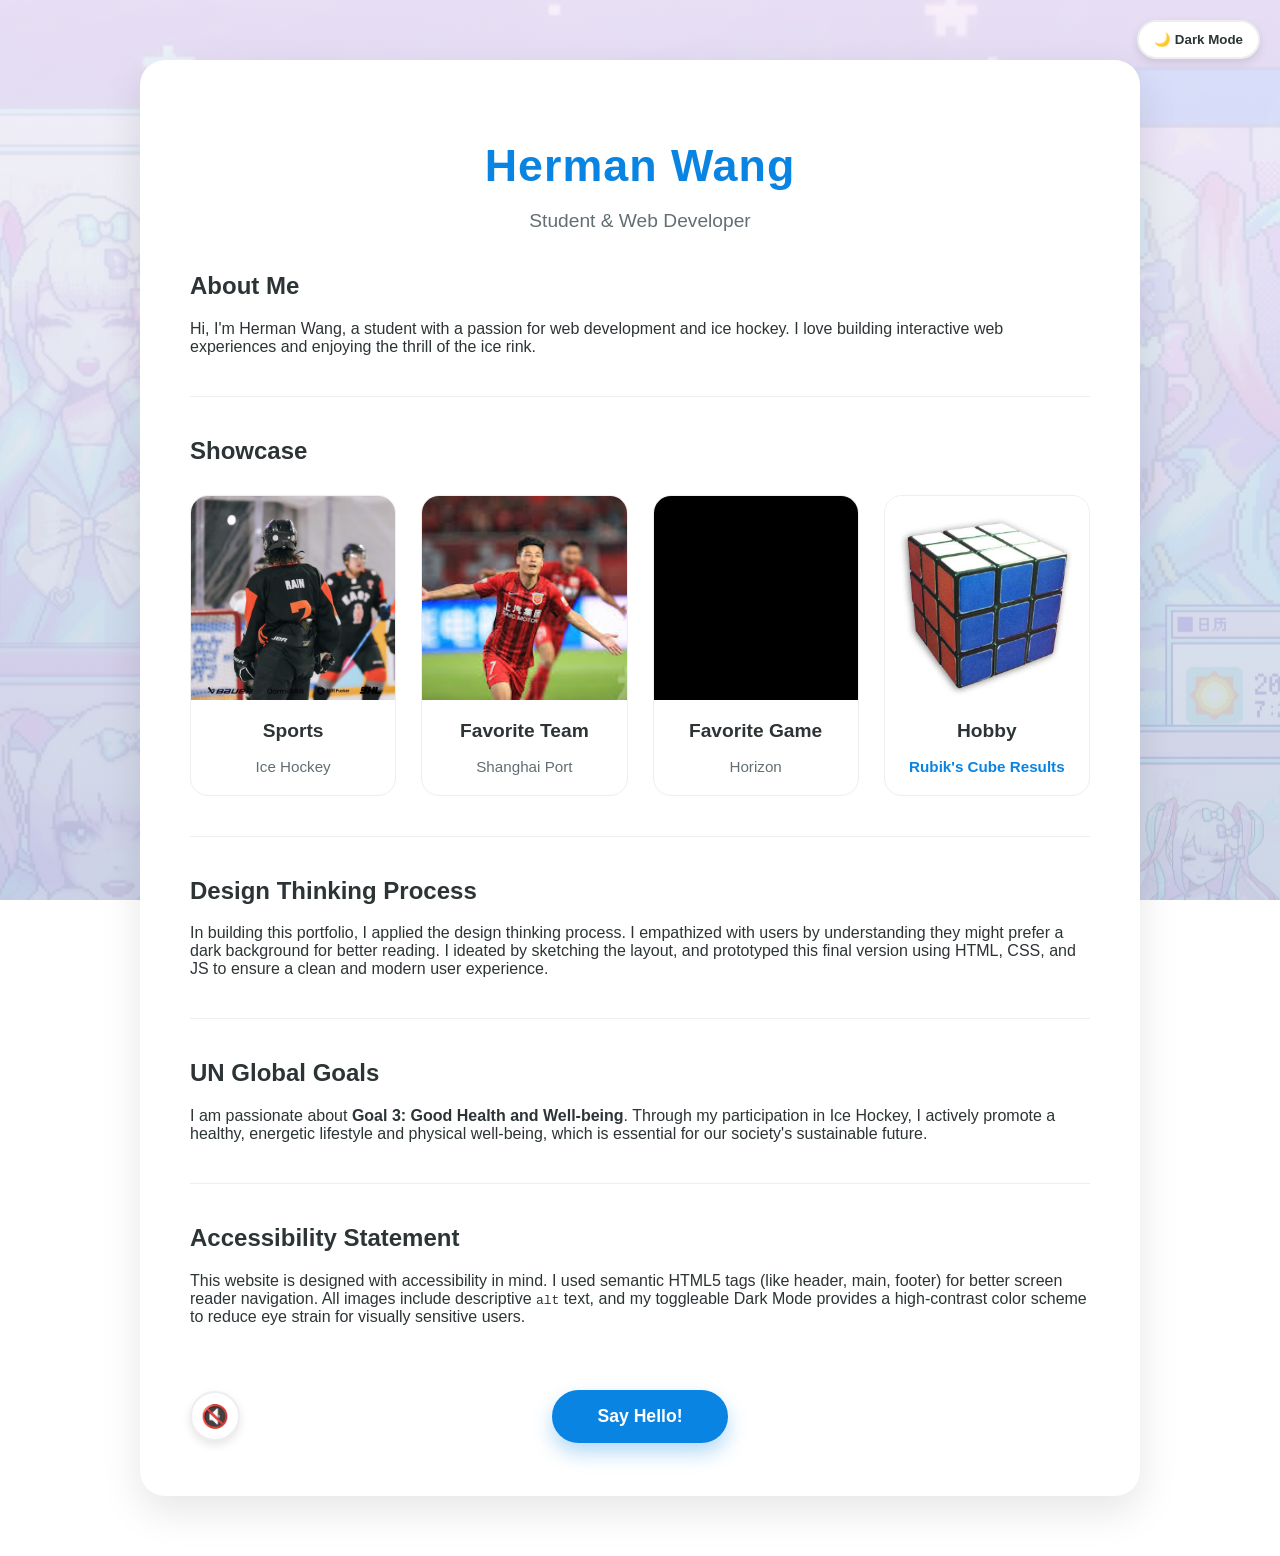
==== index.html @ d4b13472 "change name,add video,add magiccube Signed-off-by: heman20071109-maker <Heman20071109@gmail.com>" ====
<!DOCTYPE html>
<html lang="en">
    <head>
        <meta charset="UTF-8">
        <meta name="viewport" content="width=device-width, initial-scale=1.0">
        <title>Herman Wang | Portfolio</title>
        <link rel="stylesheet" href="styles/style.css">
    </head>
    <body>
        <button id="themeToggle" class="theme-btn">🌙 Dark Mode</button>

        <div class="container">
            <header>
                <h1 id="main-title">Herman Wang</h1>
                <p class="subtitle">Student & Web Developer</p>
            </header>
            
            <section class="about">
                <h2>About Me</h2>
                <p>Hi, I'm Herman Wang, a student with a passion for web development and ice hockey. I love building interactive web experiences and enjoying the thrill of the ice rink.</p>
            </section>
            
            <hr>
            
            <section class="projects">
                <h2>Showcase</h2>
                <div class="card-grid">
                    <div class="card">
                        <div class="image-container">
                            <img src="images/4.jpg" alt="Herman on the Ice" id="img1">
                        </div>
                        <h3>Sports</h3>
                        <p>Ice Hockey</p>
                    </div>
                    <div class="card">
                        <div class="image-container">
                            <img src="images/3.jpg" alt="Shanghai Port Champions" id="img2">
                        </div>
                        <h3>Favorite Team</h3>
                        <p>Shanghai Port</p>
                    </div>
                    <div class="card">
                        <div class="image-container">
                            <video src="images/2.mp4" autoplay loop muted playsinline id="vid1"></video>
                        </div>
                        <h3>Favorite Game</h3>
                        <p>Horizon</p>
                    </div>
                    <div class="card">
                        <div class="image-container">
                            <img src="images/1.jpg" alt="Rubik's Cube Speedcubing" id="img4">
                        </div>
                        <h3>Hobby</h3>
                        <p><a href="https://cubing.com/results/person/2019WANX04" target="_blank" class="card-link">Rubik's Cube Results</a></p>
                    </div>
                </div>
            </section>

            <hr>
            <section class="about">
                <h2>Design Thinking Process</h2>
                <p>In building this portfolio, I applied the design thinking process. I empathized with users by understanding they might prefer a dark background for better reading. I ideated by sketching the layout, and prototyped this final version using HTML, CSS, and JS to ensure a clean and modern user experience.</p>
            </section>

            <hr>
            <section class="about">
                <h2>UN Global Goals</h2>
                <p>I am passionate about <strong>Goal 3: Good Health and Well-being</strong>. Through my participation in Ice Hockey, I actively promote a healthy, energetic lifestyle and physical well-being, which is essential for our society's sustainable future.</p>
            </section>

            <hr>
            <section class="about">
                <h2>Accessibility Statement</h2>
                <p>This website is designed with accessibility in mind. I used semantic HTML5 tags (like header, main, footer) for better screen reader navigation. All images include descriptive <code>alt</code> text, and my toggleable Dark Mode provides a high-contrast color scheme to reduce eye strain for visually sensitive users.</p>
            </section>

            <footer>
                <audio id="bgmMusic" loop>
                    <source src="audio/bgm.mp3" type="audio/mpeg">
                </audio>

                <button id="bgmToggleBtn" class="bgm-btn" title="Play/Pause Music">🔇</button>

                <button id="magicButton" class="primary-btn">Say Hello!</button>
            </footer>
        </div>

        <div id="imageModal" class="modal">
            <span class="close-btn">&times;</span>
            <img class="modal-content" id="modalImage">
            <div id="modalCaption"></div>
        </div>

        <script src="scripts/script.js"></script>
    </body>
</html>
---- styles/style.css ----
/* --- 1. CSS Variables for Theme Colors --- */
:root {
    /* Light mode: combines a light tint overlay with your background image */
    --body-bg: linear-gradient(rgba(245, 247, 250, 0.85), rgba(195, 207, 226, 0.85)), url('../images/6.png');
    --container-bg: #ffffff;
    --text-color: #2d3436;
    --text-muted: #636e72;
    --primary-color: #0984e3;
    --primary-hover: #74b9ff;
    --card-border: #eeeeee;
    --shadow-color: rgba(0, 0, 0, 0.1);
}

/* Dark mode variables */
body.dark-mode {
    /* Dark mode: combines a dark tint overlay with your background image for high contrast */
    --body-bg: linear-gradient(rgba(30, 30, 47, 0.9), rgba(21, 21, 32, 0.9)), url('../images/6.png');
    --container-bg: #2a2a40;
    --text-color: #f5f6fa;
    --text-muted: #a4b0be;
    --primary-color: #3742fa;
    --primary-hover: #5352ed;
    --card-border: #3b3b58;
    --shadow-color: rgba(0, 0, 0, 0.4);
}

/* --- 2. Basic Typography & Reset --- */
body {
    font-family: 'Segoe UI', Tahoma, Geneva, Verdana, sans-serif;
    background: var(--body-bg);
    background-size: cover;
    background-position: center;
    background-attachment: fixed;
    background-repeat: no-repeat;
    color: var(--text-color);
    margin: 0;
    padding: 0;
    min-height: 100vh;
    /* Smooth transition for both background colors and text colors */
    transition: background 0.5s ease, color 0.5s ease; 
}

/* Floating theme toggle button */
.theme-btn {
    position: fixed;
    top: 20px;
    right: 20px;
    background: var(--container-bg);
    color: var(--text-color);
    border: 2px solid var(--card-border);
    padding: 10px 15px;
    border-radius: 30px;
    cursor: pointer;
    font-weight: bold;
    box-shadow: 0 4px 10px var(--shadow-color);
    transition: all 0.3s ease;
    z-index: 100;
}
.theme-btn:hover {
    transform: translateY(-2px);
}

.container {
    max-width: 900px;
    margin: 60px auto;
    padding: 50px;
    background: var(--container-bg);
    border-radius: 25px;
    box-shadow: 0 15px 40px var(--shadow-color);
    transition: background 0.5s ease;
}

header {
    text-align: center;
    margin-bottom: 40px;
}

h1 {
    font-size: 2.8em;
    margin-bottom: 10px;
    color: var(--primary-color);
    letter-spacing: 1px;
}

.subtitle {
    font-size: 1.2em;
    color: var(--text-muted);
    font-weight: 500;
}

hr {
    border: 0;
    height: 1px;
    background: var(--card-border);
    margin: 40px 0;
}

/* --- 3. Responsive Card Grid Layout --- */
.card-grid {
    display: grid;
    grid-template-columns: repeat(auto-fit, minmax(200px, 1fr));
    gap: 25px;
    margin-top: 30px;
}

.card {
    background: var(--container-bg);
    border-radius: 18px;
    overflow: hidden;
    transition: transform 0.4s cubic-bezier(0.175, 0.885, 0.32, 1.275), box-shadow 0.4s ease;
    text-align: center;
    border: 1px solid var(--card-border);
}

.card:hover {
    transform: translateY(-12px);
    box-shadow: 0 20px 40px var(--shadow-color);
}

.image-container {
    width: 100%;
    aspect-ratio: 1 / 1; 
    overflow: hidden;
    background-color: #000; 
}

.image-container img,
.image-container video {
    width: 100%;
    height: 100%;
    object-fit: cover; 
    transition: transform 0.6s ease;
}

.card:hover img,
.card:hover video {
    transform: scale(1.15); 
}

.card h3 {
    margin: 20px 0 5px;
    font-size: 1.2em;
    color: var(--text-color);
}

.card p {
    font-size: 0.95em;
    color: var(--text-muted);
    margin-bottom: 20px;
}

.card-link {
    color: var(--primary-color);
    text-decoration: none;
    font-weight: bold;
    transition: color 0.3s ease;
}

.card-link:hover {
    color: var(--primary-hover);
    text-decoration: underline;
}

/* --- 4. Footer & Button Interactions --- */
footer {
    text-align: center;
    margin-top: 60px;
    position: relative; 
    min-height: 60px; 
    display: flex;
    justify-content: center;
    align-items: center;
}

.primary-btn {
    background-color: var(--primary-color);
    color: white;
    border: none;
    padding: 16px 45px;
    border-radius: 50px;
    font-size: 1.1em;
    font-weight: bold;
    cursor: pointer;
    transition: all 0.3s ease;
    box-shadow: 0 10px 20px rgba(9, 132, 227, 0.3);
}

.primary-btn:hover {
    background-color: var(--primary-hover);
    transform: translateY(-3px) scale(1.05);
    box-shadow: 0 15px 25px rgba(9, 132, 227, 0.4);
}

/* --- 5. BGM Toggle Button Styles --- */
.bgm-btn {
    position: absolute;
    left: 0;        
    bottom: 5px;    
    background: var(--container-bg);
    border: 2px solid var(--card-border);
    color: var(--text-color);
    border-radius: 50%;
    width: 50px;
    height: 50px;
    font-size: 1.4em;
    cursor: pointer;
    box-shadow: 0 4px 10px var(--shadow-color);
    transition: all 0.3s cubic-bezier(0.175, 0.885, 0.32, 1.275);
    display: flex;
    justify-content: center;
    align-items: center;
}

.bgm-btn:hover {
    transform: scale(1.15) rotate(-10deg); 
    border-color: var(--primary-color);
}

/* --- 6. Image Modal (Lightbox) Styles --- */
.modal {
    display: none; 
    position: fixed;
    z-index: 1000;
    left: 0;
    top: 0;
    width: 100%;
    height: 100%;
    background-color: rgba(0, 0, 0, 0.85); 
    backdrop-filter: blur(5px);
}

.modal-content {
    margin: auto;
    display: block;
    max-width: 80%;
    max-height: 80vh;
    margin-top: 5vh;
    border-radius: 10px;
    box-shadow: 0 0 30px rgba(0,0,0,0.5);
    animation: zoomIn 0.3s ease; 
}

#modalCaption {
    margin: auto;
    display: block;
    width: 80%;
    text-align: center;
    color: #ccc;
    padding: 15px 0;
    font-size: 1.2em;
    animation: zoomIn 0.3s ease;
}

.close-btn {
    position: absolute;
    top: 30px;
    right: 40px;
    color: #f1f1f1;
    font-size: 40px;
    font-weight: bold;
    cursor: pointer;
    transition: 0.3s;
}

.close-btn:hover {
    color: #ff4757;
}

@keyframes zoomIn {
    from {transform: scale(0.8); opacity: 0;}
    to {transform: scale(1); opacity: 1;}
}
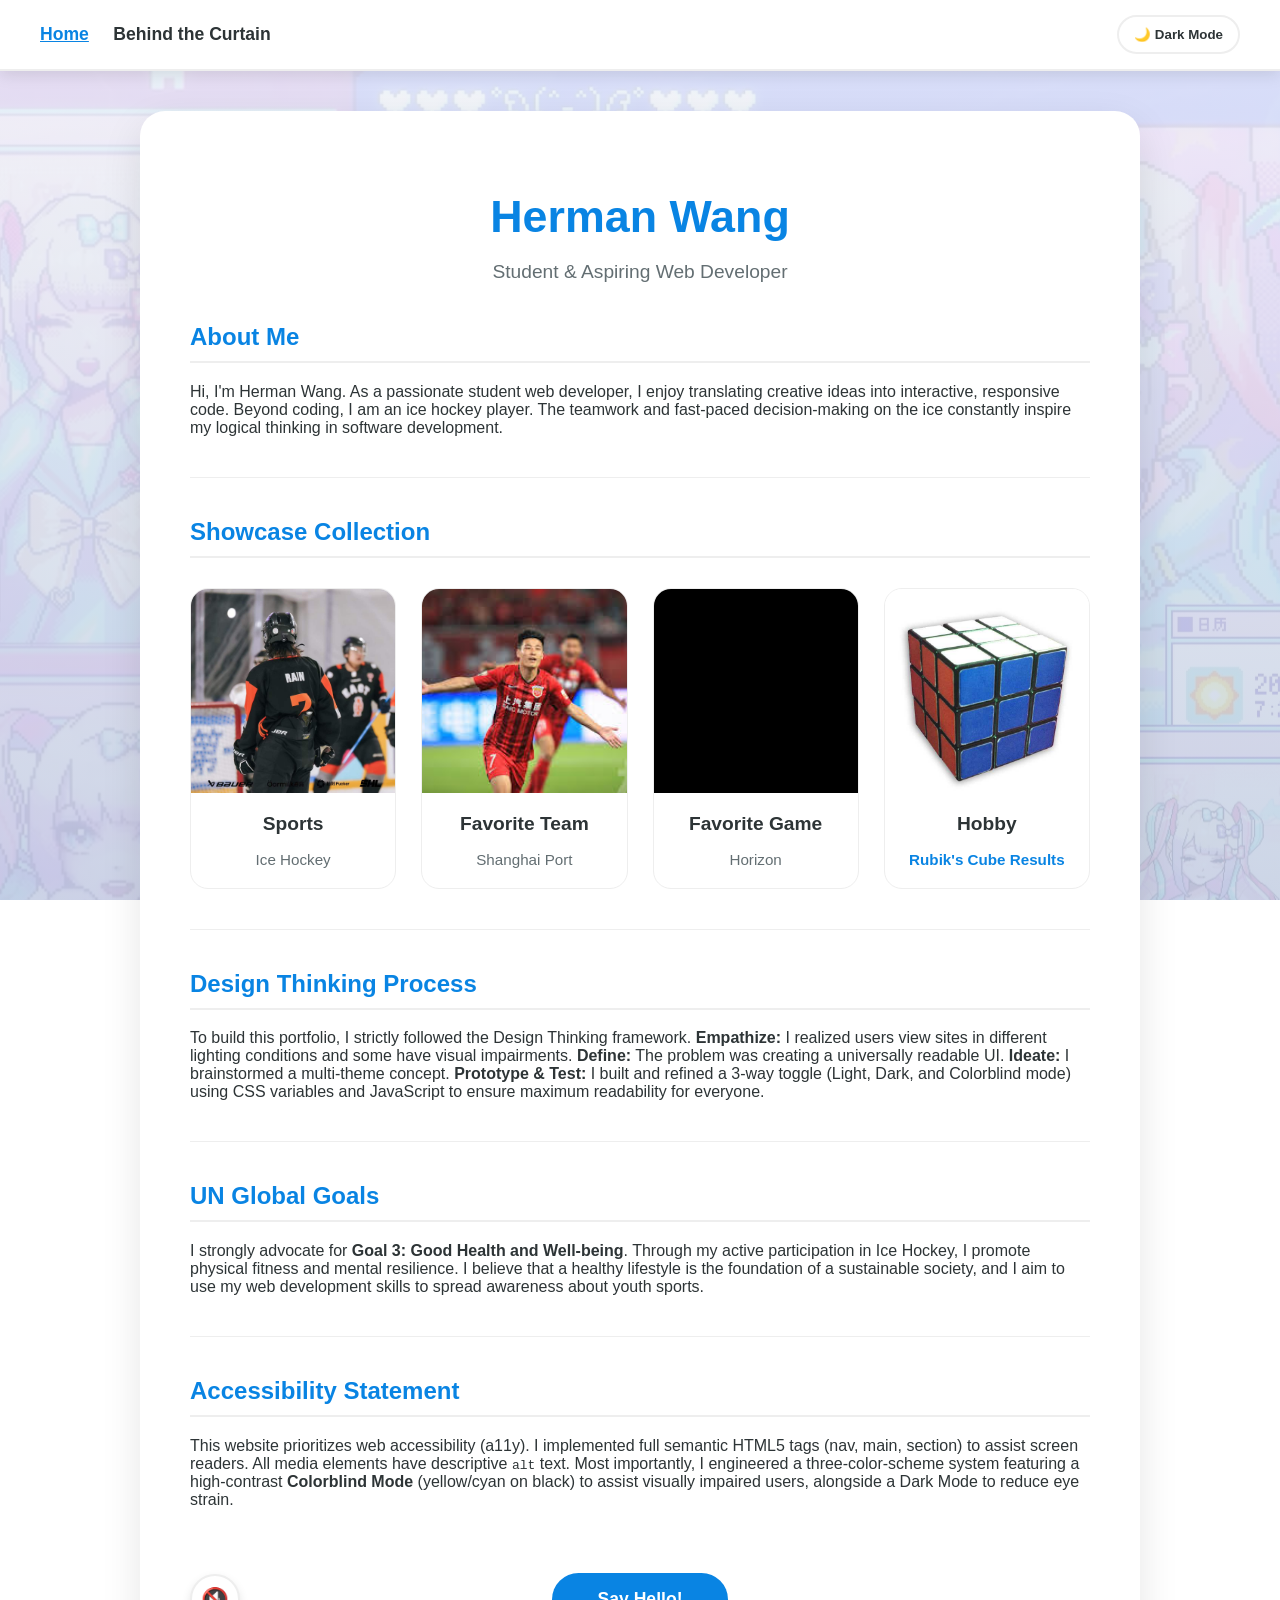
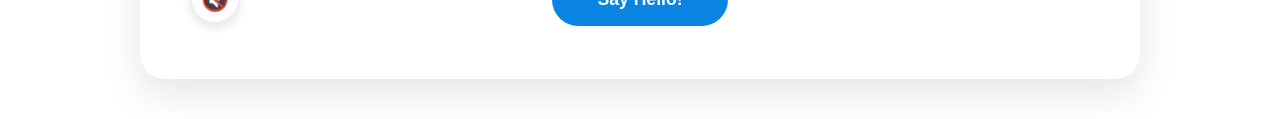
==== commit 03766be4: "ADD behind page Signed-off-by: heman20071109-maker <Heman20071109@gmail.com>" ====
--- a/index.html
+++ b/index.html
@@ -4,83 +4,75 @@
         <meta charset="UTF-8">
         <meta name="viewport" content="width=device-width, initial-scale=1.0">
         <title>Herman Wang | Portfolio</title>
-        <link rel="stylesheet" href="styles/style.css">
+        <link rel="stylesheet" href="styles/styles.css">
     </head>
     <body>
-        <button id="themeToggle" class="theme-btn">🌙 Dark Mode</button>
+        <nav class="top-nav">
+            <div class="nav-links">
+                <a href="index.html" class="active">Home</a>
+                <a href="behind.html">Behind the Curtain</a>
+            </div>
+            <button id="themeToggle" class="theme-btn">🌙 Dark Mode</button>
+        </nav>
 
         <div class="container">
             <header>
                 <h1 id="main-title">Herman Wang</h1>
-                <p class="subtitle">Student & Web Developer</p>
+                <p class="subtitle">Student & Aspiring Web Developer</p>
             </header>
             
-            <section class="about">
-                <h2>About Me</h2>
-                <p>Hi, I'm Herman Wang, a student with a passion for web development and ice hockey. I love building interactive web experiences and enjoying the thrill of the ice rink.</p>
-            </section>
-            
-            <hr>
-            
-            <section class="projects">
-                <h2>Showcase</h2>
-                <div class="card-grid">
-                    <div class="card">
-                        <div class="image-container">
-                            <img src="images/4.jpg" alt="Herman on the Ice" id="img1">
+            <main>
+                <section class="about">
+                    <h2>About Me</h2>
+                    <p>Hi, I'm Herman Wang. As a passionate student web developer, I enjoy translating creative ideas into interactive, responsive code. Beyond coding, I am an ice hockey player. The teamwork and fast-paced decision-making on the ice constantly inspire my logical thinking in software development.</p>
+                </section>
+                
+                <hr>
+                
+                <section class="projects">
+                    <h2>Showcase Collection</h2>
+                    <div class="card-grid">
+                        <div class="card">
+                            <div class="image-container"><img src="images/4.jpg" alt="Herman playing Ice Hockey on the rink" id="img1"></div>
+                            <h3>Sports</h3><p>Ice Hockey</p>
                         </div>
-                        <h3>Sports</h3>
-                        <p>Ice Hockey</p>
+                        <div class="card">
+                            <div class="image-container"><img src="images/3.jpg" alt="Shanghai Port Champions lifting the trophy" id="img2"></div>
+                            <h3>Favorite Team</h3><p>Shanghai Port</p>
+                        </div>
+                        <div class="card">
+                            <div class="image-container"><video src="images/2.mp4" autoplay loop muted playsinline id="vid1"></video></div>
+                            <h3>Favorite Game</h3><p>Horizon</p>
+                        </div>
+                        <div class="card">
+                            <div class="image-container"><img src="images/1.jpg" alt="Rubik's Cube Speedcubing" id="img4"></div>
+                            <h3>Hobby</h3><p><a href="https://cubing.com/results/person/2019WANX04" target="_blank" class="card-link">Rubik's Cube Results</a></p>
+                        </div>
                     </div>
-                    <div class="card">
-                        <div class="image-container">
-                            <img src="images/3.jpg" alt="Shanghai Port Champions" id="img2">
-                        </div>
-                        <h3>Favorite Team</h3>
-                        <p>Shanghai Port</p>
-                    </div>
-                    <div class="card">
-                        <div class="image-container">
-                            <video src="images/2.mp4" autoplay loop muted playsinline id="vid1"></video>
-                        </div>
-                        <h3>Favorite Game</h3>
-                        <p>Horizon</p>
-                    </div>
-                    <div class="card">
-                        <div class="image-container">
-                            <img src="images/1.jpg" alt="Rubik's Cube Speedcubing" id="img4">
-                        </div>
-                        <h3>Hobby</h3>
-                        <p><a href="https://cubing.com/results/person/2019WANX04" target="_blank" class="card-link">Rubik's Cube Results</a></p>
-                    </div>
-                </div>
-            </section>
+                </section>
 
-            <hr>
-            <section class="about">
-                <h2>Design Thinking Process</h2>
-                <p>In building this portfolio, I applied the design thinking process. I empathized with users by understanding they might prefer a dark background for better reading. I ideated by sketching the layout, and prototyped this final version using HTML, CSS, and JS to ensure a clean and modern user experience.</p>
-            </section>
+                <hr>
+                <section class="about">
+                    <h2>Design Thinking Process</h2>
+                    <p>To build this portfolio, I strictly followed the Design Thinking framework. <strong>Empathize:</strong> I realized users view sites in different lighting conditions and some have visual impairments. <strong>Define:</strong> The problem was creating a universally readable UI. <strong>Ideate:</strong> I brainstormed a multi-theme concept. <strong>Prototype & Test:</strong> I built and refined a 3-way toggle (Light, Dark, and Colorblind mode) using CSS variables and JavaScript to ensure maximum readability for everyone.</p>
+                </section>
 
-            <hr>
-            <section class="about">
-                <h2>UN Global Goals</h2>
-                <p>I am passionate about <strong>Goal 3: Good Health and Well-being</strong>. Through my participation in Ice Hockey, I actively promote a healthy, energetic lifestyle and physical well-being, which is essential for our society's sustainable future.</p>
-            </section>
+                <hr>
+                <section class="about">
+                    <h2>UN Global Goals</h2>
+                    <p>I strongly advocate for <strong>Goal 3: Good Health and Well-being</strong>. Through my active participation in Ice Hockey, I promote physical fitness and mental resilience. I believe that a healthy lifestyle is the foundation of a sustainable society, and I aim to use my web development skills to spread awareness about youth sports.</p>
+                </section>
 
-            <hr>
-            <section class="about">
-                <h2>Accessibility Statement</h2>
-                <p>This website is designed with accessibility in mind. I used semantic HTML5 tags (like header, main, footer) for better screen reader navigation. All images include descriptive <code>alt</code> text, and my toggleable Dark Mode provides a high-contrast color scheme to reduce eye strain for visually sensitive users.</p>
-            </section>
+                <hr>
+                <section class="about">
+                    <h2>Accessibility Statement</h2>
+                    <p>This website prioritizes web accessibility (a11y). I implemented full semantic HTML5 tags (nav, main, section) to assist screen readers. All media elements have descriptive <code>alt</code> text. Most importantly, I engineered a three-color-scheme system featuring a high-contrast <strong>Colorblind Mode</strong> (yellow/cyan on black) to assist visually impaired users, alongside a Dark Mode to reduce eye strain.</p>
+                </section>
+            </main>
 
             <footer>
-                <audio id="bgmMusic" loop>
-                    <source src="audio/bgm.mp3" type="audio/mpeg">
-                </audio>
-
+                <audio id="bgmMusic" loop><source src="audio/bgm.mp3" type="audio/mpeg"></audio>
                 <button id="bgmToggleBtn" class="bgm-btn" title="Play/Pause Music">🔇</button>
-
                 <button id="magicButton" class="primary-btn">Say Hello!</button>
             </footer>
         </div>
@@ -91,6 +83,6 @@
             <div id="modalCaption"></div>
         </div>
 
-        <script src="scripts/script.js"></script>
+        <script src="scripts/scripts.js"></script>
     </body>
 </html>
--- a/styles/styles.css
+++ b/styles/styles.css
@@ -0,0 +1,192 @@
+/* --- 1. CSS Variables for 3 Theme Colors --- */
+:root {
+    /* 1. Light Mode (Default) - Using 6.png as requested */
+    --body-bg: linear-gradient(rgba(245, 247, 250, 0.85), rgba(195, 207, 226, 0.85)), url('../images/6.png');
+    --container-bg: #ffffff;
+    --text-color: #2d3436;
+    --text-muted: #636e72;
+    --primary-color: #0984e3;
+    --primary-hover: #74b9ff;
+    --card-border: #eeeeee;
+    --shadow-color: rgba(0, 0, 0, 0.1);
+}
+
+/* 2. Dark Mode */
+body.dark-mode {
+    --body-bg: linear-gradient(rgba(30, 30, 47, 0.9), rgba(21, 21, 32, 0.9)), url('../images/6.png');
+    --container-bg: #2a2a40;
+    --text-color: #f5f6fa;
+    --text-muted: #a4b0be;
+    --primary-color: #3742fa;
+    --primary-hover: #5352ed;
+    --card-border: #3b3b58;
+    --shadow-color: rgba(0, 0, 0, 0.4);
+}
+
+/* 3. Colorblind / High Contrast Mode (Requirement Met) */
+body.colorblind-mode {
+    --body-bg: linear-gradient(rgba(0, 0, 0, 0.95), rgba(0, 0, 0, 0.95)), url('../images/6.png');
+    --container-bg: #000000;
+    --text-color: #ffff00; /* High contrast yellow */
+    --text-muted: #ffcc00;
+    --primary-color: #00ffff; /* High contrast cyan */
+    --primary-hover: #ffffff;
+    --card-border: #ffff00;
+    --shadow-color: rgba(255, 255, 0, 0.3);
+}
+
+/* --- 2. Basic Typography & Reset --- */
+body {
+    font-family: 'Segoe UI', Tahoma, Geneva, Verdana, sans-serif;
+    background: var(--body-bg);
+    background-size: cover;
+    background-position: center;
+    background-attachment: fixed; /* Makes the background image stay in place while scrolling */
+    color: var(--text-color);
+    margin: 0;
+    padding: 0;
+    min-height: 100vh;
+    transition: background 0.5s ease, color 0.5s ease; 
+}
+
+/* --- 3. Top Navigation Bar --- */
+.top-nav {
+    display: flex;
+    justify-content: space-between;
+    align-items: center;
+    background: var(--container-bg);
+    padding: 15px 40px;
+    box-shadow: 0 4px 15px var(--shadow-color);
+    position: sticky;
+    top: 0;
+    z-index: 100;
+    border-bottom: 2px solid var(--card-border);
+    transition: all 0.5s ease;
+}
+
+.nav-links a {
+    text-decoration: none;
+    color: var(--text-color);
+    font-weight: bold;
+    margin-right: 20px;
+    font-size: 1.1em;
+    transition: color 0.3s ease;
+}
+
+.nav-links a:hover, .nav-links a.active {
+    color: var(--primary-color);
+    text-decoration: underline;
+}
+
+.theme-btn {
+    background: var(--container-bg);
+    color: var(--text-color);
+    border: 2px solid var(--card-border);
+    padding: 10px 15px;
+    border-radius: 30px;
+    cursor: pointer;
+    font-weight: bold;
+    transition: all 0.3s ease;
+}
+
+.theme-btn:hover {
+    transform: translateY(-2px);
+    border-color: var(--primary-color);
+}
+
+/* --- 4. Main Container --- */
+.container {
+    max-width: 900px;
+    margin: 40px auto;
+    padding: 50px;
+    background: var(--container-bg);
+    border-radius: 25px;
+    box-shadow: 0 15px 40px var(--shadow-color);
+    transition: background 0.5s ease;
+}
+
+header { text-align: center; margin-bottom: 40px; }
+h1 { font-size: 2.8em; margin-bottom: 10px; color: var(--primary-color); }
+h2 { color: var(--primary-color); border-bottom: 2px solid var(--card-border); padding-bottom: 10px; }
+.subtitle { font-size: 1.2em; color: var(--text-muted); font-weight: 500; }
+hr { border: 0; height: 1px; background: var(--card-border); margin: 40px 0; }
+
+/* --- 5. Responsive Card Grid Layout --- */
+.card-grid {
+    display: grid;
+    grid-template-columns: repeat(auto-fit, minmax(200px, 1fr));
+    gap: 25px;
+    margin-top: 30px;
+}
+
+.card {
+    background: var(--container-bg);
+    border-radius: 18px;
+    overflow: hidden;
+    transition: transform 0.4s cubic-bezier(0.175, 0.885, 0.32, 1.275), box-shadow 0.4s ease;
+    text-align: center;
+    border: 1px solid var(--card-border);
+}
+
+.card:hover { transform: translateY(-12px); box-shadow: 0 20px 40px var(--shadow-color); }
+
+.image-container {
+    width: 100%; aspect-ratio: 1 / 1; overflow: hidden; background-color: #000; 
+}
+
+.image-container img, .image-container video {
+    width: 100%; height: 100%; object-fit: cover; transition: transform 0.6s ease;
+}
+
+.card:hover img, .card:hover video { transform: scale(1.15); }
+
+.card h3 { margin: 20px 0 5px; font-size: 1.2em; color: var(--text-color); }
+.card p { font-size: 0.95em; color: var(--text-muted); margin-bottom: 20px; }
+.card-link { color: var(--primary-color); text-decoration: none; font-weight: bold; transition: color 0.3s ease; }
+.card-link:hover { color: var(--primary-hover); text-decoration: underline; }
+
+/* --- 6. Footer & Interactive Buttons --- */
+footer {
+    text-align: center; margin-top: 60px; position: relative; min-height: 60px; 
+    display: flex; justify-content: center; align-items: center;
+}
+
+.primary-btn {
+    background-color: var(--primary-color); color: var(--container-bg); border: none;
+    padding: 16px 45px; border-radius: 50px; font-size: 1.1em; font-weight: bold;
+    cursor: pointer; transition: all 0.3s ease;
+}
+
+.primary-btn:hover {
+    background-color: var(--primary-hover); transform: translateY(-3px) scale(1.05);
+}
+
+.bgm-btn {
+    position: absolute; left: 0; bottom: 5px; background: var(--container-bg);
+    border: 2px solid var(--card-border); color: var(--text-color); border-radius: 50%;
+    width: 50px; height: 50px; font-size: 1.4em; cursor: pointer;
+    box-shadow: 0 4px 10px var(--shadow-color); transition: all 0.3s cubic-bezier(0.175, 0.885, 0.32, 1.275);
+    display: flex; justify-content: center; align-items: center;
+}
+
+.bgm-btn:hover { transform: scale(1.15) rotate(-10deg); border-color: var(--primary-color); }
+
+/* --- 7. Image Modal (Lightbox) Styles --- */
+.modal {
+    display: none; position: fixed; z-index: 1000; left: 0; top: 0; width: 100%; height: 100%;
+    background-color: rgba(0, 0, 0, 0.85); backdrop-filter: blur(5px);
+}
+.modal-content {
+    margin: auto; display: block; max-width: 80%; max-height: 80vh; margin-top: 5vh;
+    border-radius: 10px; animation: zoomIn 0.3s ease; 
+}
+#modalCaption {
+    margin: auto; display: block; width: 80%; text-align: center; color: #ccc;
+    padding: 15px 0; font-size: 1.2em; animation: zoomIn 0.3s ease;
+}
+.close-btn {
+    position: absolute; top: 30px; right: 40px; color: #f1f1f1; font-size: 40px;
+    font-weight: bold; cursor: pointer; transition: 0.3s;
+}
+.close-btn:hover { color: #ff4757; }
+@keyframes zoomIn { from {transform: scale(0.8); opacity: 0;} to {transform: scale(1); opacity: 1;} }
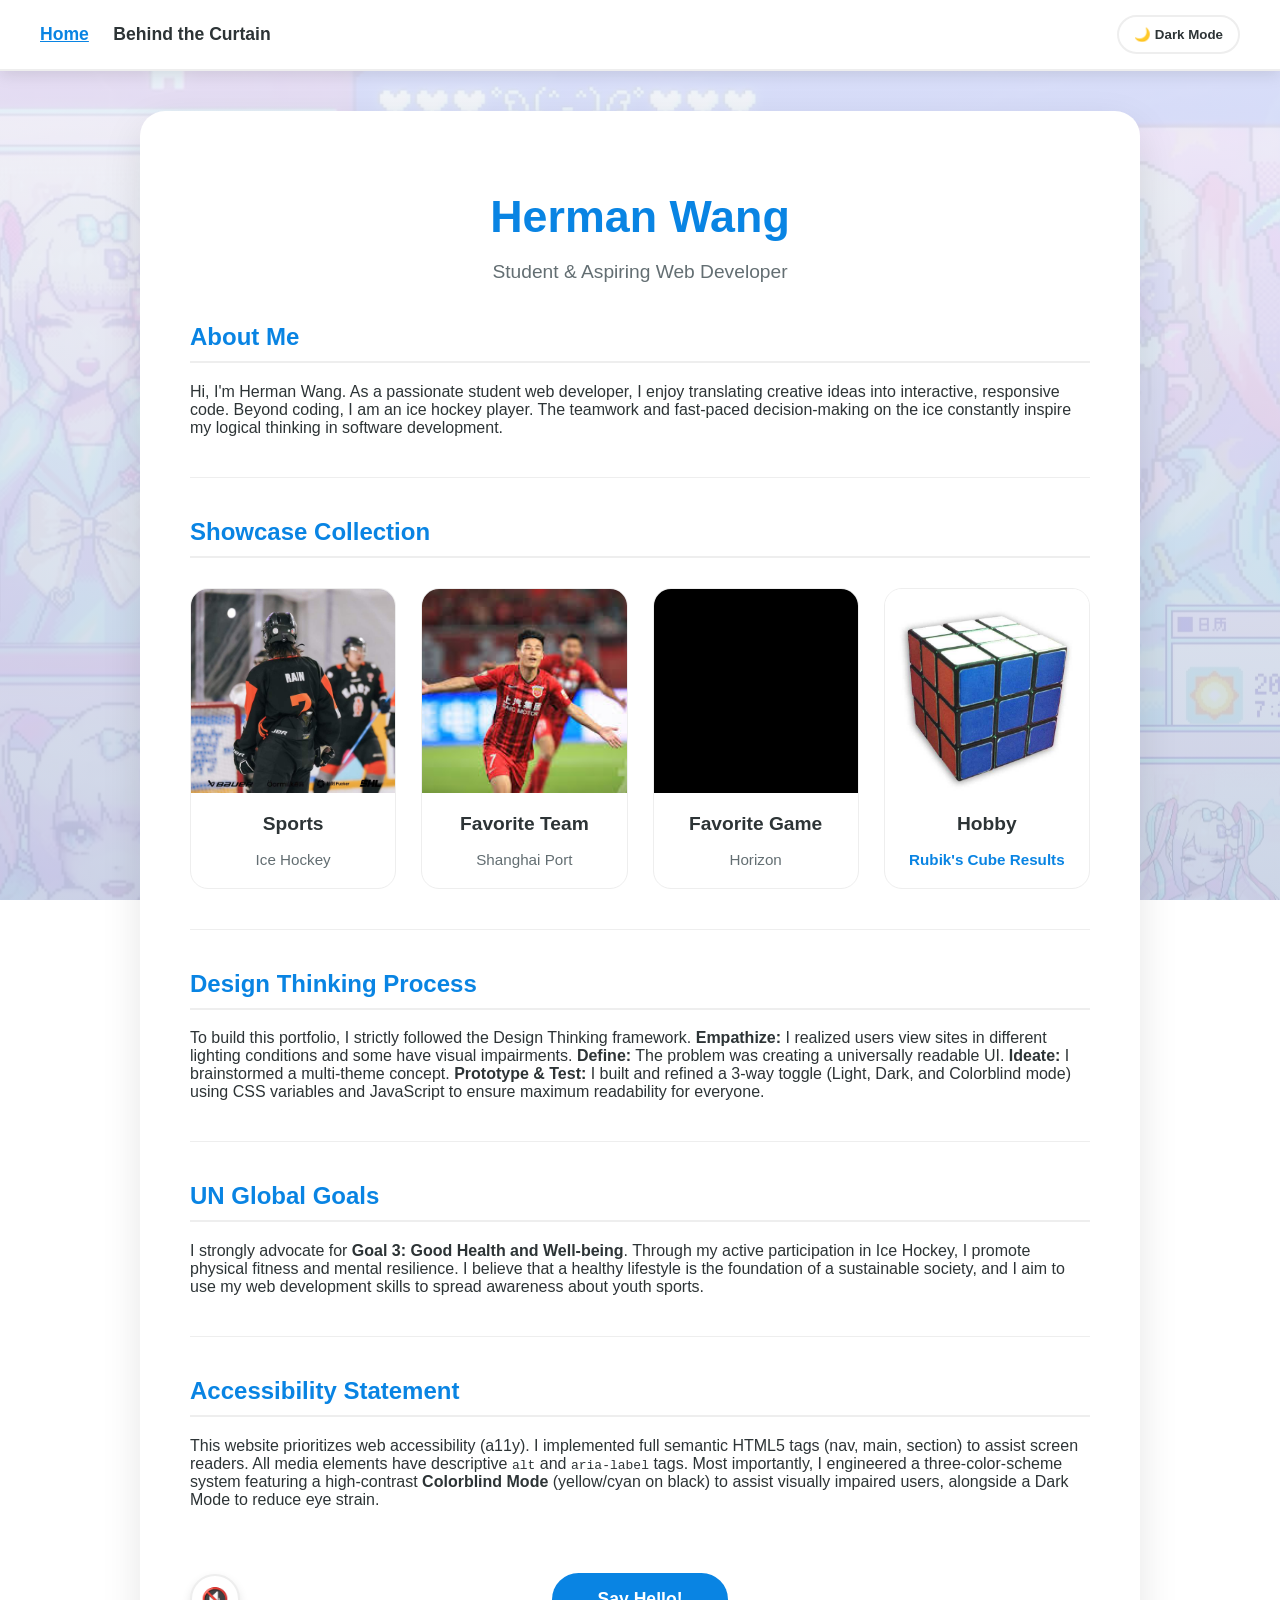
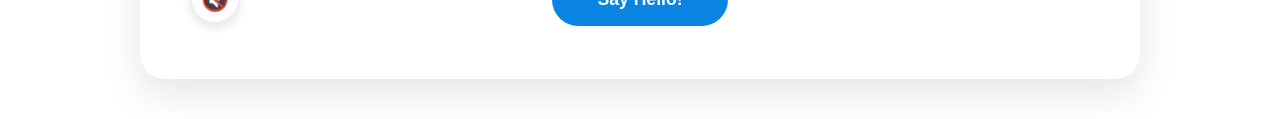
==== commit db422357: "1 Signed-off-by: heman20071109-maker <Heman20071109@gmail.com>" ====
--- a/index.html
+++ b/index.html
@@ -41,7 +41,7 @@
                             <h3>Favorite Team</h3><p>Shanghai Port</p>
                         </div>
                         <div class="card">
-                            <div class="image-container"><video src="images/2.mp4" autoplay loop muted playsinline id="vid1"></video></div>
+                            <div class="image-container"><video src="images/4.mp4" autoplay loop muted playsinline id="vid1" aria-label="Gameplay video of Horizon"></video></div>
                             <h3>Favorite Game</h3><p>Horizon</p>
                         </div>
                         <div class="card">
@@ -66,7 +66,7 @@
                 <hr>
                 <section class="about">
                     <h2>Accessibility Statement</h2>
-                    <p>This website prioritizes web accessibility (a11y). I implemented full semantic HTML5 tags (nav, main, section) to assist screen readers. All media elements have descriptive <code>alt</code> text. Most importantly, I engineered a three-color-scheme system featuring a high-contrast <strong>Colorblind Mode</strong> (yellow/cyan on black) to assist visually impaired users, alongside a Dark Mode to reduce eye strain.</p>
+                    <p>This website prioritizes web accessibility (a11y). I implemented full semantic HTML5 tags (nav, main, section) to assist screen readers. All media elements have descriptive <code>alt</code> and <code>aria-label</code> tags. Most importantly, I engineered a three-color-scheme system featuring a high-contrast <strong>Colorblind Mode</strong> (yellow/cyan on black) to assist visually impaired users, alongside a Dark Mode to reduce eye strain.</p>
                 </section>
             </main>
 
@@ -80,6 +80,7 @@
         <div id="imageModal" class="modal">
             <span class="close-btn">&times;</span>
             <img class="modal-content" id="modalImage">
+            <video class="modal-content" id="modalVideo" autoplay loop muted playsinline style="display: none;"></video>
             <div id="modalCaption"></div>
         </div>
 
--- a/styles/styles.css
+++ b/styles/styles.css
@@ -189,4 +189,16 @@
     font-weight: bold; cursor: pointer; transition: 0.3s;
 }
 .close-btn:hover { color: #ff4757; }
-@keyframes zoomIn { from {transform: scale(0.8); opacity: 0;} to {transform: scale(1); opacity: 1;} }+@keyframes zoomIn { from {transform: scale(0.8); opacity: 0;} to {transform: scale(1); opacity: 1;} }
+
+/* --- 8. Advanced Scroll Animations (Intersection Observer 配合样式) --- */
+.hidden-fade {
+    opacity: 0;
+    transform: translateY(40px);
+    transition: opacity 0.8s ease, transform 0.8s cubic-bezier(0.175, 0.885, 0.32, 1.275);
+}
+
+.hidden-fade.visible {
+    opacity: 1;
+    transform: translateY(0);
+}
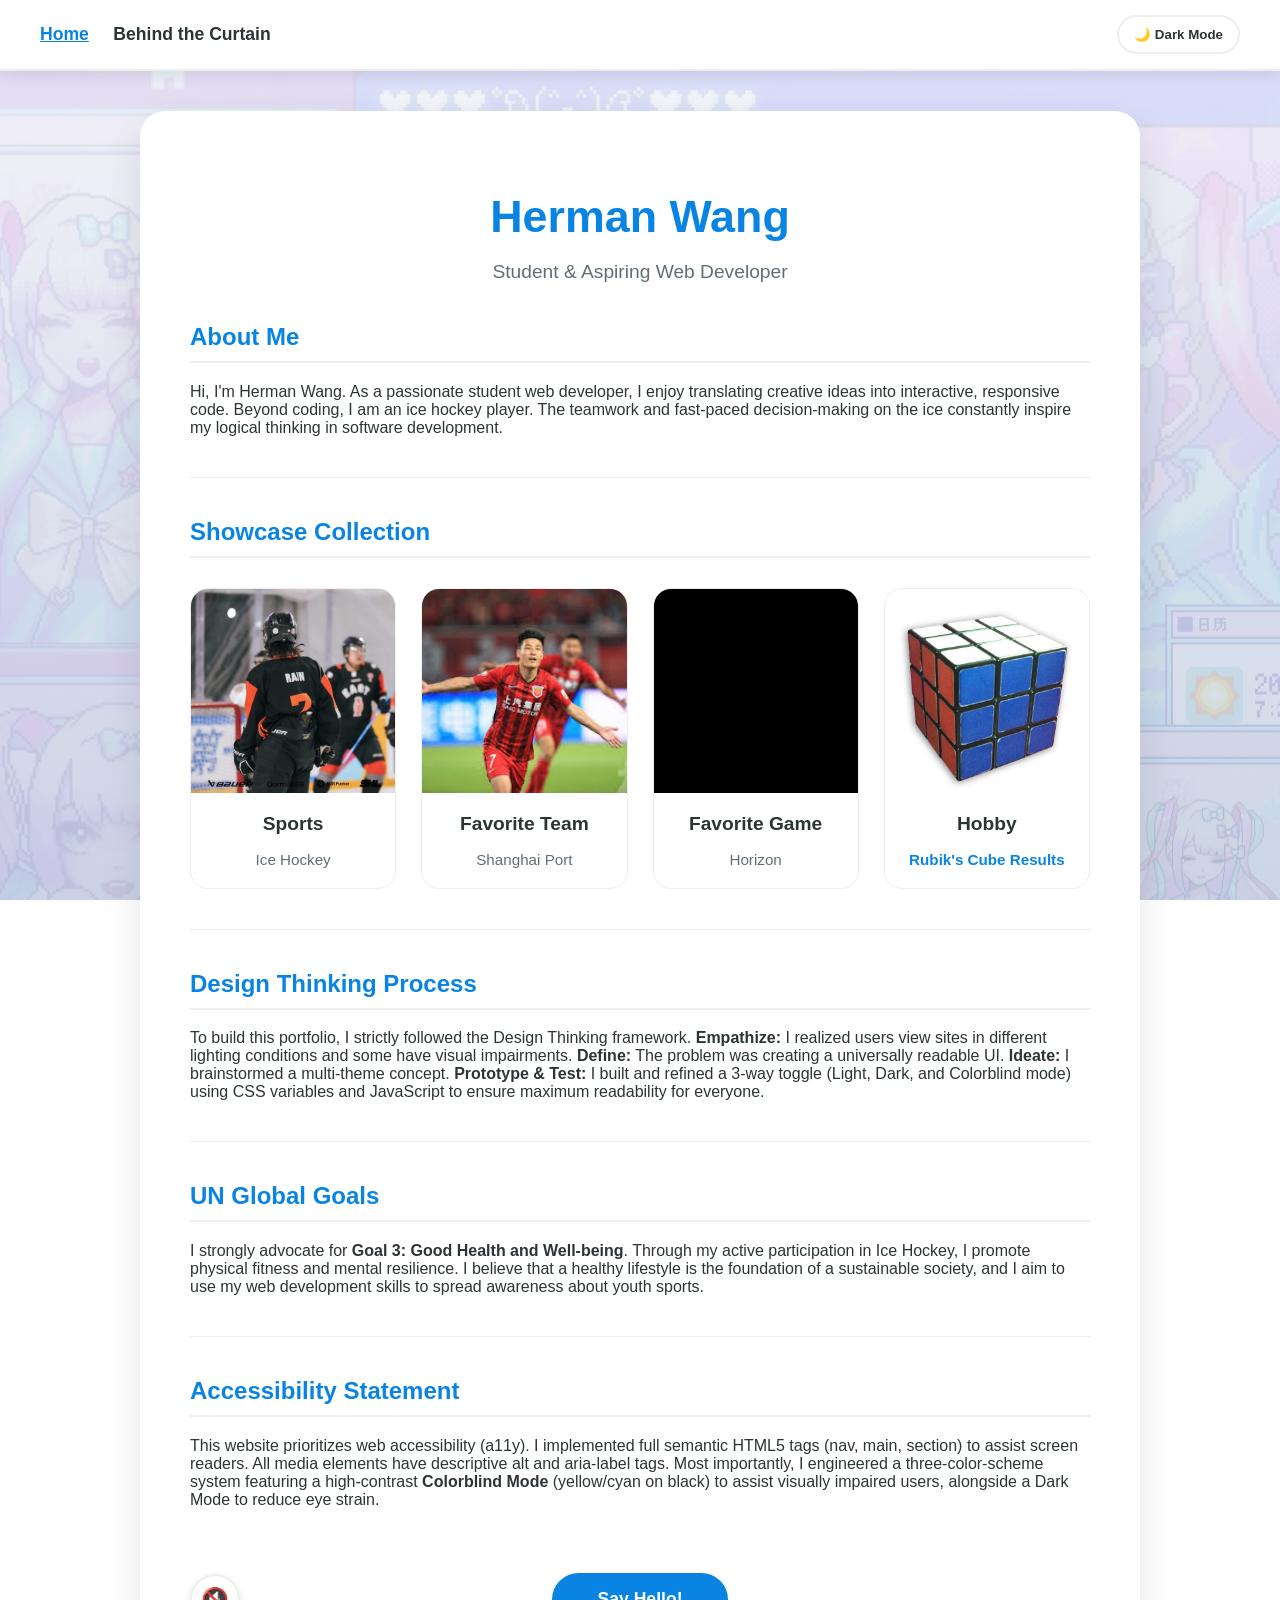
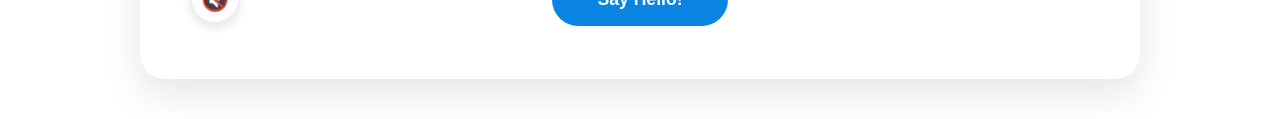
==== commit dbe073f5: "final change Signed-off-by: heman20071109-maker <Heman20071109@gmail.com>" ====
--- a/index.html
+++ b/index.html
@@ -41,7 +41,7 @@
                             <h3>Favorite Team</h3><p>Shanghai Port</p>
                         </div>
                         <div class="card">
-                            <div class="image-container"><video src="images/4.mp4" autoplay loop muted playsinline id="vid1" aria-label="Gameplay video of Horizon"></video></div>
+                            <div class="image-container"><video src="images/2.mp4" autoplay loop muted playsinline id="vid1" aria-label="Gameplay video of Horizon"></video></div>
                             <h3>Favorite Game</h3><p>Horizon</p>
                         </div>
                         <div class="card">
@@ -66,7 +66,7 @@
                 <hr>
                 <section class="about">
                     <h2>Accessibility Statement</h2>
-                    <p>This website prioritizes web accessibility (a11y). I implemented full semantic HTML5 tags (nav, main, section) to assist screen readers. All media elements have descriptive <code>alt</code> and <code>aria-label</code> tags. Most importantly, I engineered a three-color-scheme system featuring a high-contrast <strong>Colorblind Mode</strong> (yellow/cyan on black) to assist visually impaired users, alongside a Dark Mode to reduce eye strain.</p>
+                    <p>This website prioritizes web accessibility (a11y). I implemented full semantic HTML5 tags (nav, main, section) to assist screen readers. All media elements have descriptive alt and aria-label tags. Most importantly, I engineered a three-color-scheme system featuring a high-contrast <strong>Colorblind Mode</strong> (yellow/cyan on black) to assist visually impaired users, alongside a Dark Mode to reduce eye strain.</p>
                 </section>
             </main>
 
@@ -80,7 +80,7 @@
         <div id="imageModal" class="modal">
             <span class="close-btn">&times;</span>
             <img class="modal-content" id="modalImage">
-            <video class="modal-content" id="modalVideo" autoplay loop muted playsinline style="display: none;"></video>
+            <video class="modal-content" id="modalVideo" controls style="display: none;"></video>
             <div id="modalCaption"></div>
         </div>
 
--- a/styles/styles.css
+++ b/styles/styles.css
@@ -1,6 +1,5 @@
 /* --- 1. CSS Variables for 3 Theme Colors --- */
 :root {
-    /* 1. Light Mode (Default) - Using 6.png as requested */
     --body-bg: linear-gradient(rgba(245, 247, 250, 0.85), rgba(195, 207, 226, 0.85)), url('../images/6.png');
     --container-bg: #ffffff;
     --text-color: #2d3436;
@@ -11,7 +10,6 @@
     --shadow-color: rgba(0, 0, 0, 0.1);
 }
 
-/* 2. Dark Mode */
 body.dark-mode {
     --body-bg: linear-gradient(rgba(30, 30, 47, 0.9), rgba(21, 21, 32, 0.9)), url('../images/6.png');
     --container-bg: #2a2a40;
@@ -23,13 +21,12 @@
     --shadow-color: rgba(0, 0, 0, 0.4);
 }
 
-/* 3. Colorblind / High Contrast Mode (Requirement Met) */
 body.colorblind-mode {
     --body-bg: linear-gradient(rgba(0, 0, 0, 0.95), rgba(0, 0, 0, 0.95)), url('../images/6.png');
     --container-bg: #000000;
-    --text-color: #ffff00; /* High contrast yellow */
+    --text-color: #ffff00;
     --text-muted: #ffcc00;
-    --primary-color: #00ffff; /* High contrast cyan */
+    --primary-color: #00ffff;
     --primary-hover: #ffffff;
     --card-border: #ffff00;
     --shadow-color: rgba(255, 255, 0, 0.3);
@@ -41,7 +38,7 @@
     background: var(--body-bg);
     background-size: cover;
     background-position: center;
-    background-attachment: fixed; /* Makes the background image stay in place while scrolling */
+    background-attachment: fixed;
     color: var(--text-color);
     margin: 0;
     padding: 0;
@@ -136,6 +133,7 @@
 
 .image-container img, .image-container video {
     width: 100%; height: 100%; object-fit: cover; transition: transform 0.6s ease;
+    cursor: pointer;
 }
 
 .card:hover img, .card:hover video { transform: scale(1.15); }
@@ -171,14 +169,14 @@
 
 .bgm-btn:hover { transform: scale(1.15) rotate(-10deg); border-color: var(--primary-color); }
 
-/* --- 7. Image Modal (Lightbox) Styles --- */
+/* --- 7. Image/Video Modal (Lightbox) Styles --- */
 .modal {
     display: none; position: fixed; z-index: 1000; left: 0; top: 0; width: 100%; height: 100%;
     background-color: rgba(0, 0, 0, 0.85); backdrop-filter: blur(5px);
 }
 .modal-content {
     margin: auto; display: block; max-width: 80%; max-height: 80vh; margin-top: 5vh;
-    border-radius: 10px; animation: zoomIn 0.3s ease; 
+    border-radius: 10px; animation: zoomIn 0.3s ease; outline: none;
 }
 #modalCaption {
     margin: auto; display: block; width: 80%; text-align: center; color: #ccc;
@@ -189,16 +187,4 @@
     font-weight: bold; cursor: pointer; transition: 0.3s;
 }
 .close-btn:hover { color: #ff4757; }
-@keyframes zoomIn { from {transform: scale(0.8); opacity: 0;} to {transform: scale(1); opacity: 1;} }
-
-/* --- 8. Advanced Scroll Animations (Intersection Observer 配合样式) --- */
-.hidden-fade {
-    opacity: 0;
-    transform: translateY(40px);
-    transition: opacity 0.8s ease, transform 0.8s cubic-bezier(0.175, 0.885, 0.32, 1.275);
-}
-
-.hidden-fade.visible {
-    opacity: 1;
-    transform: translateY(0);
-}+@keyframes zoomIn { from {transform: scale(0.8); opacity: 0;} to {transform: scale(1); opacity: 1;} }
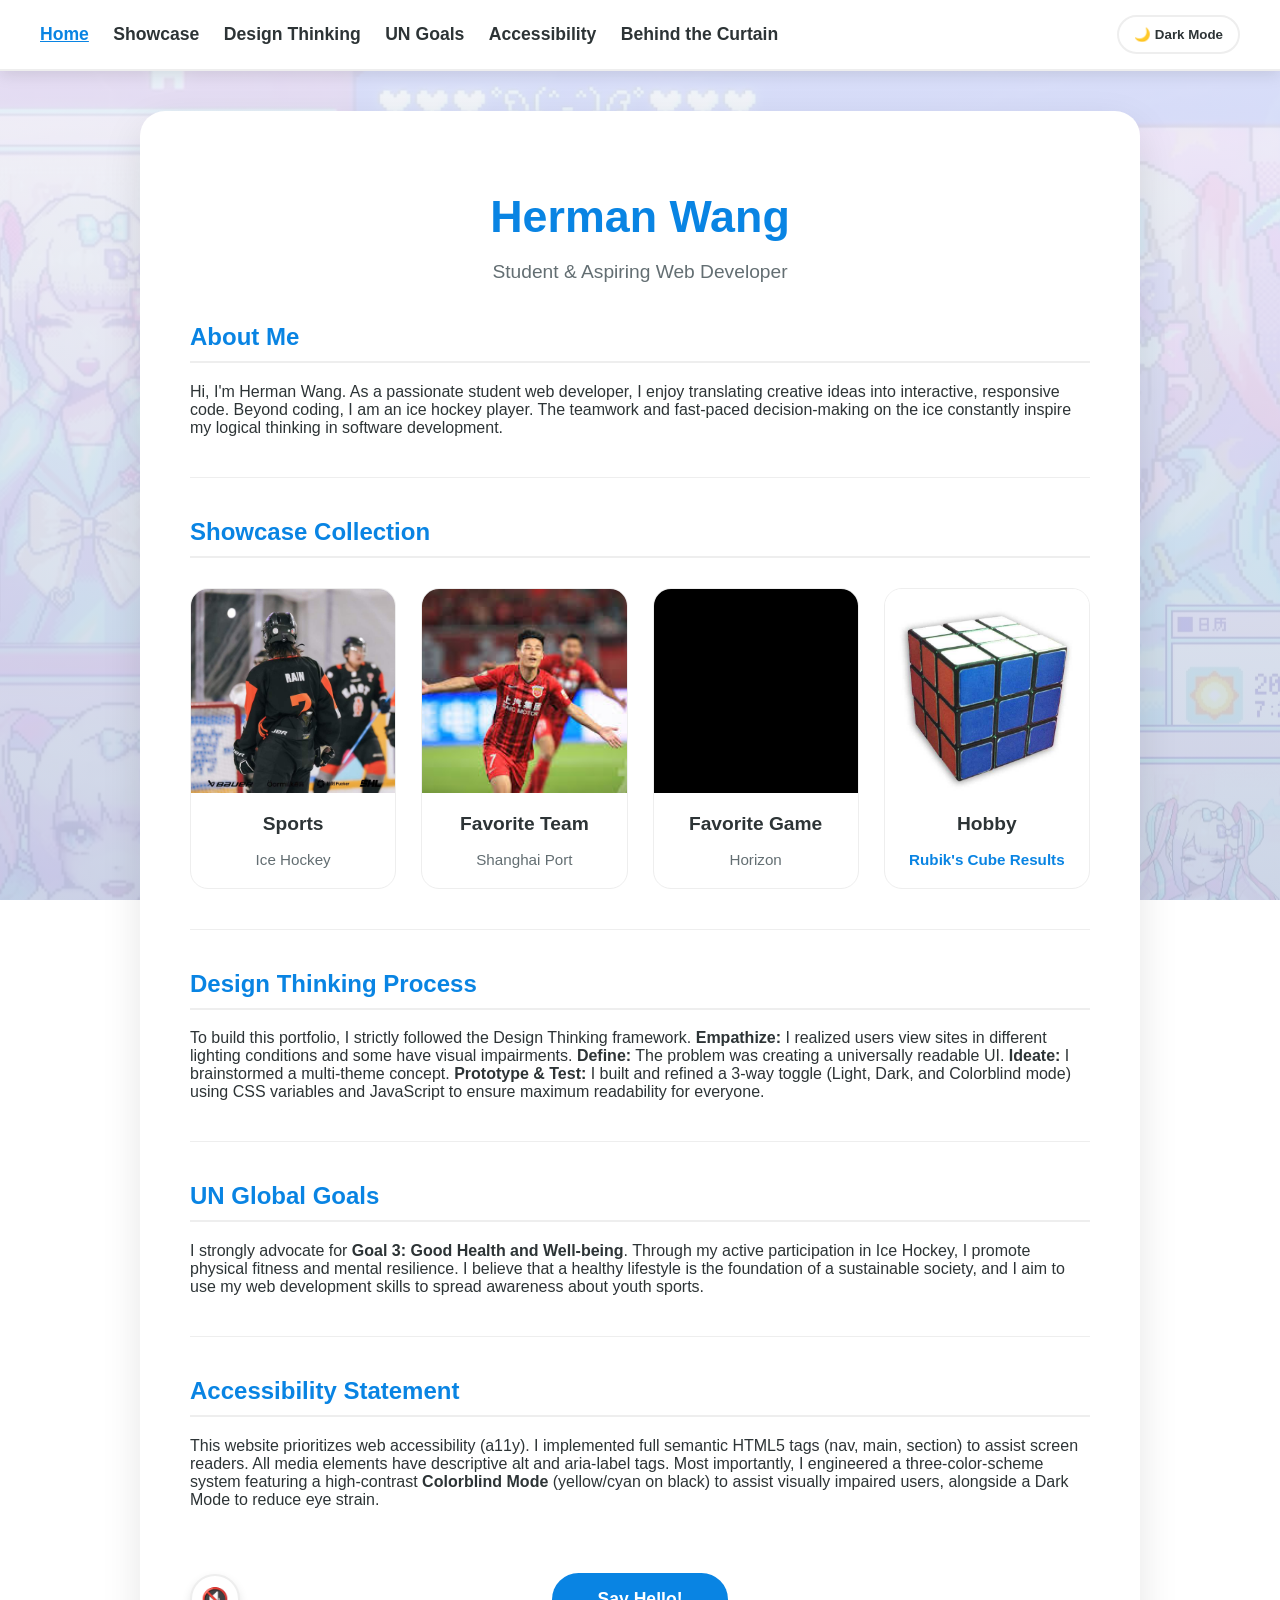
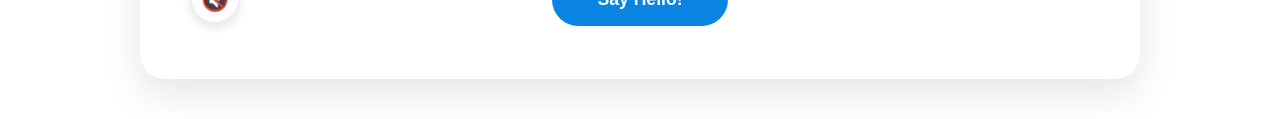
==== commit cc296cd0: "menu move Signed-off-by: heman20071109-maker <Heman20071109@gmail.com>" ====
--- a/index.html
+++ b/index.html
@@ -9,7 +9,11 @@
     <body>
         <nav class="top-nav">
             <div class="nav-links">
-                <a href="index.html" class="active">Home</a>
+                <a href="#" class="active">Home</a>
+                <a href="#showcase">Showcase</a>
+                <a href="#design">Design Thinking</a>
+                <a href="#un-goals">UN Goals</a>
+                <a href="#accessibility">Accessibility</a>
                 <a href="behind.html">Behind the Curtain</a>
             </div>
             <button id="themeToggle" class="theme-btn">🌙 Dark Mode</button>
@@ -22,14 +26,14 @@
             </header>
             
             <main>
-                <section class="about">
+                <section id="about" class="about">
                     <h2>About Me</h2>
                     <p>Hi, I'm Herman Wang. As a passionate student web developer, I enjoy translating creative ideas into interactive, responsive code. Beyond coding, I am an ice hockey player. The teamwork and fast-paced decision-making on the ice constantly inspire my logical thinking in software development.</p>
                 </section>
                 
                 <hr>
                 
-                <section class="projects">
+                <section id="showcase" class="projects">
                     <h2>Showcase Collection</h2>
                     <div class="card-grid">
                         <div class="card">
@@ -52,19 +56,19 @@
                 </section>
 
                 <hr>
-                <section class="about">
+                <section id="design" class="about">
                     <h2>Design Thinking Process</h2>
                     <p>To build this portfolio, I strictly followed the Design Thinking framework. <strong>Empathize:</strong> I realized users view sites in different lighting conditions and some have visual impairments. <strong>Define:</strong> The problem was creating a universally readable UI. <strong>Ideate:</strong> I brainstormed a multi-theme concept. <strong>Prototype & Test:</strong> I built and refined a 3-way toggle (Light, Dark, and Colorblind mode) using CSS variables and JavaScript to ensure maximum readability for everyone.</p>
                 </section>
 
                 <hr>
-                <section class="about">
+                <section id="un-goals" class="about">
                     <h2>UN Global Goals</h2>
                     <p>I strongly advocate for <strong>Goal 3: Good Health and Well-being</strong>. Through my active participation in Ice Hockey, I promote physical fitness and mental resilience. I believe that a healthy lifestyle is the foundation of a sustainable society, and I aim to use my web development skills to spread awareness about youth sports.</p>
                 </section>
 
                 <hr>
-                <section class="about">
+                <section id="accessibility" class="about">
                     <h2>Accessibility Statement</h2>
                     <p>This website prioritizes web accessibility (a11y). I implemented full semantic HTML5 tags (nav, main, section) to assist screen readers. All media elements have descriptive alt and aria-label tags. Most importantly, I engineered a three-color-scheme system featuring a high-contrast <strong>Colorblind Mode</strong> (yellow/cyan on black) to assist visually impaired users, alongside a Dark Mode to reduce eye strain.</p>
                 </section>
--- a/styles/styles.css
+++ b/styles/styles.css
@@ -33,6 +33,14 @@
 }
 
 /* --- 2. Basic Typography & Reset --- */
+html {
+    scroll-behavior: smooth;
+}
+
+section {
+    scroll-margin-top: 90px;
+}
+
 body {
     font-family: 'Segoe UI', Tahoma, Geneva, Verdana, sans-serif;
     background: var(--body-bg);
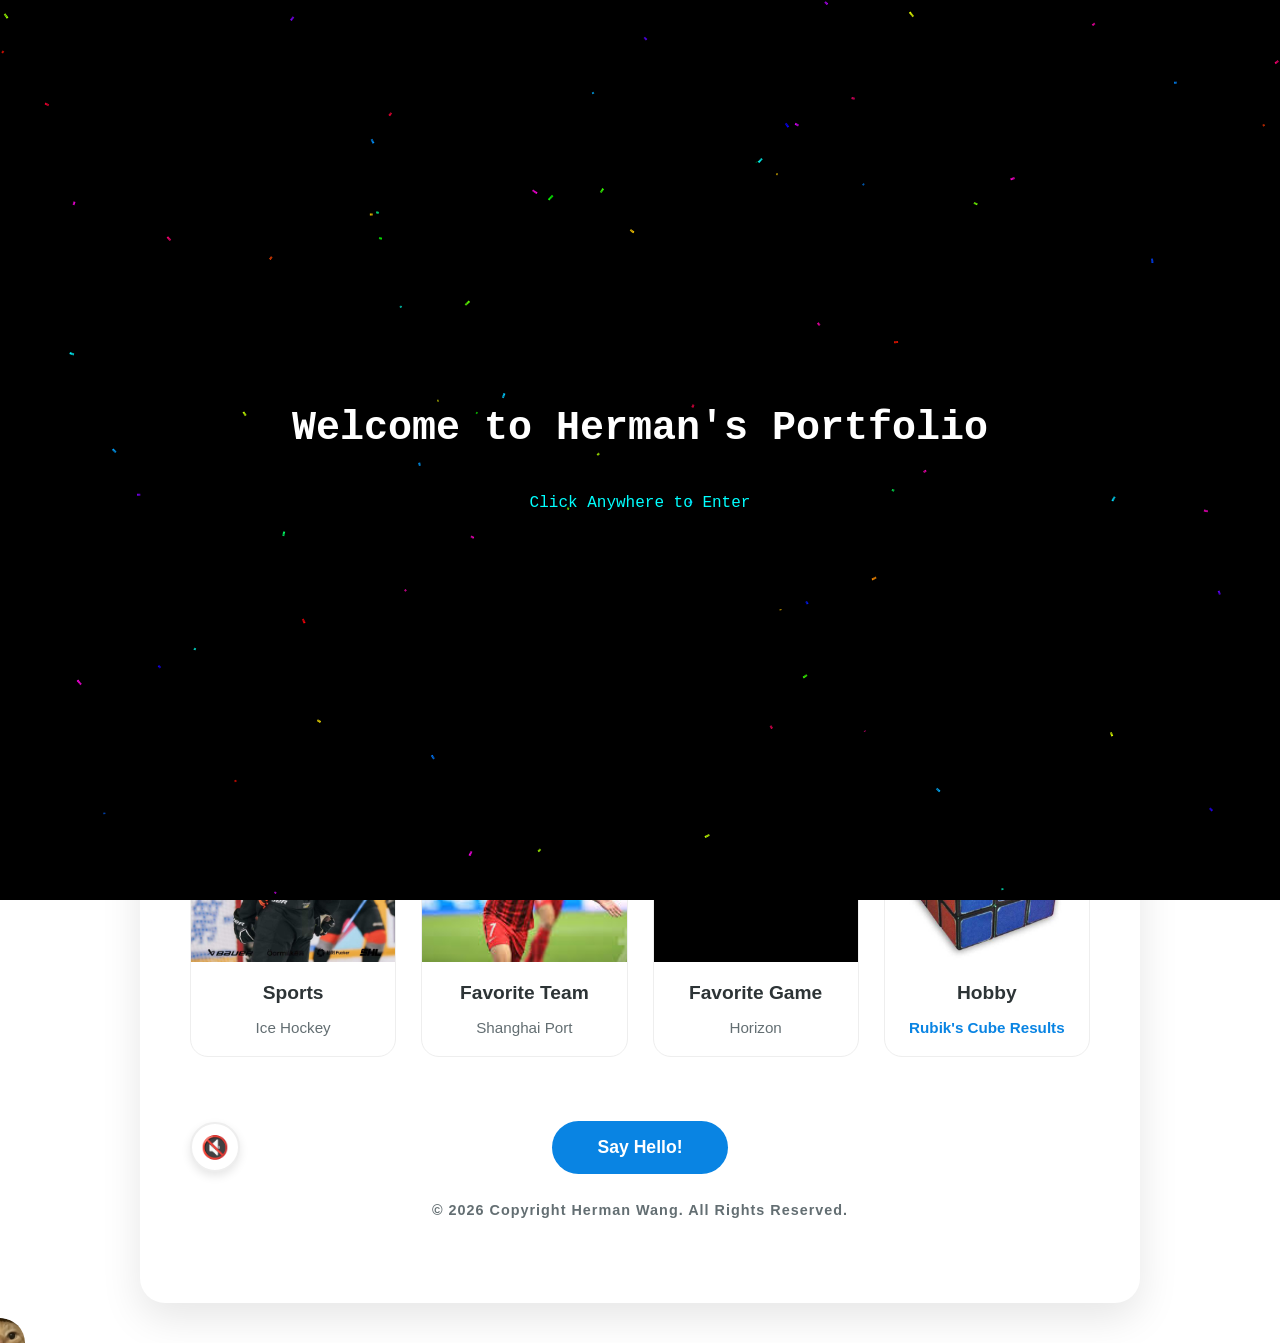
==== commit a50d6668: "sperate Signed-off-by: heman20071109-maker <Heman20071109@gmail.com>" ====
--- a/index.html
+++ b/index.html
@@ -7,28 +7,39 @@
         <link rel="stylesheet" href="styles/styles.css">
     </head>
     <body>
+        <div id="splashScreen">
+            <canvas id="splashCanvas"></canvas>
+            <div class="splash-content">
+                <h2>Welcome to Herman's Portfolio</h2>
+                <p>Click Anywhere to Enter</p>
+            </div>
+        </div>
+
         <nav class="top-nav">
             <div class="nav-links">
-                <a href="#" class="active">Home</a>
-                <a href="#showcase">Showcase</a>
-                <a href="#design">Design Thinking</a>
-                <a href="#un-goals">UN Goals</a>
-                <a href="#accessibility">Accessibility</a>
+                <a href="index.html" class="active">Home</a>
+                <a href="design.html">Design Thinking</a>
+                <a href="un-goals.html">UN Goals</a>
+                <a href="accessibility.html">Accessibility</a>
                 <a href="behind.html">Behind the Curtain</a>
             </div>
-            <button id="themeToggle" class="theme-btn">🌙 Dark Mode</button>
+            <div class="nav-buttons">
+                <button id="fontToggleBtn" class="theme-btn">A Font: Medium</button>
+                <button id="themeToggle" class="theme-btn">🌙 Dark Mode</button>
+            </div>
         </nav>
 
         <div class="container">
             <header>
                 <h1 id="main-title">Herman Wang</h1>
+                <img src="images/i.jpg" alt="Profile Picture of Herman" class="profile-pic">
                 <p class="subtitle">Student & Aspiring Web Developer</p>
             </header>
             
             <main>
                 <section id="about" class="about">
                     <h2>About Me</h2>
-                    <p>Hi, I'm Herman Wang. As a passionate student web developer, I enjoy translating creative ideas into interactive, responsive code. Beyond coding, I am an ice hockey player. The teamwork and fast-paced decision-making on the ice constantly inspire my logical thinking in software development.</p>
+                    <p>Hi, I'm Herman Wang. As a passionate student web developer, I enjoy translating creative ideas into interactive, responsive code. Beyond coding, I am an avid ice hockey player. The teamwork and fast-paced decision-making on the ice constantly inspire my logical thinking in software development. Welcome to my digital space!</p>
                 </section>
                 
                 <hr>
@@ -54,33 +65,19 @@
                         </div>
                     </div>
                 </section>
-
-                <hr>
-                <section id="design" class="about">
-                    <h2>Design Thinking Process</h2>
-                    <p>To build this portfolio, I strictly followed the Design Thinking framework. <strong>Empathize:</strong> I realized users view sites in different lighting conditions and some have visual impairments. <strong>Define:</strong> The problem was creating a universally readable UI. <strong>Ideate:</strong> I brainstormed a multi-theme concept. <strong>Prototype & Test:</strong> I built and refined a 3-way toggle (Light, Dark, and Colorblind mode) using CSS variables and JavaScript to ensure maximum readability for everyone.</p>
-                </section>
-
-                <hr>
-                <section id="un-goals" class="about">
-                    <h2>UN Global Goals</h2>
-                    <p>I strongly advocate for <strong>Goal 3: Good Health and Well-being</strong>. Through my active participation in Ice Hockey, I promote physical fitness and mental resilience. I believe that a healthy lifestyle is the foundation of a sustainable society, and I aim to use my web development skills to spread awareness about youth sports.</p>
-                </section>
-
-                <hr>
-                <section id="accessibility" class="about">
-                    <h2>Accessibility Statement</h2>
-                    <p>This website prioritizes web accessibility (a11y). I implemented full semantic HTML5 tags (nav, main, section) to assist screen readers. All media elements have descriptive alt and aria-label tags. Most importantly, I engineered a three-color-scheme system featuring a high-contrast <strong>Colorblind Mode</strong> (yellow/cyan on black) to assist visually impaired users, alongside a Dark Mode to reduce eye strain.</p>
-                </section>
             </main>
 
             <footer>
-                <audio id="bgmMusic" loop><source src="audio/bgm.mp3" type="audio/mpeg"></audio>
-                <button id="bgmToggleBtn" class="bgm-btn" title="Play/Pause Music">🔇</button>
-                <button id="magicButton" class="primary-btn">Say Hello!</button>
+                <div class="footer-content">
+                    <audio id="bgmMusic" loop><source src="audio/bgm.mp3" type="audio/mpeg"></audio>
+                    <button id="bgmToggleBtn" class="bgm-btn" title="Play/Pause Music">🔇</button>
+                    <button id="magicButton" class="primary-btn">Say Hello!</button>
+                </div>
+                <p class="copyright">&copy; 2026 Copyright Herman Wang. All Rights Reserved.</p>
             </footer>
         </div>
 
+        <img src="images/m.jpg" id="mouseFollower" alt="Mouse Follower">
         <div id="imageModal" class="modal">
             <span class="close-btn">&times;</span>
             <img class="modal-content" id="modalImage">
--- a/styles/styles.css
+++ b/styles/styles.css
@@ -195,4 +195,94 @@
     font-weight: bold; cursor: pointer; transition: 0.3s;
 }
 .close-btn:hover { color: #ff4757; }
-@keyframes zoomIn { from {transform: scale(0.8); opacity: 0;} to {transform: scale(1); opacity: 1;} }+@keyframes zoomIn { from {transform: scale(0.8); opacity: 0;} to {transform: scale(1); opacity: 1;} }
+/* --- 8. Font Size Scaling Logic --- */
+html { font-size: 16px; transition: font-size 0.3s ease; }
+body.font-small { font-size: 14px; }
+body.font-large { font-size: 20px; }
+
+.nav-buttons {
+    display: flex;
+    gap: 10px;
+}
+
+/* --- 9. Circular Profile Picture --- */
+.profile-pic {
+    width: 150px;
+    height: 150px;
+    border-radius: 50%;
+    object-fit: cover; /* Ensures the image doesn't stretch */
+    border: 4px solid var(--primary-color);
+    box-shadow: 0 10px 20px var(--shadow-color);
+    margin: 10px auto 20px auto;
+    display: block;
+    transition: transform 0.3s ease;
+}
+.profile-pic:hover {
+    transform: scale(1.05);
+}
+
+/* --- 10. Copyright Footer Adjustment --- */
+footer {
+    flex-direction: column; /* Stack items vertically */
+    padding-bottom: 20px;
+}
+.footer-content {
+    position: relative;
+    display: flex;
+    justify-content: center;
+    align-items: center;
+    width: 100%;
+    min-height: 60px;
+}
+.copyright {
+    margin-top: 25px;
+    font-size: 0.9rem;
+    color: var(--text-muted);
+    font-weight: bold;
+    letter-spacing: 1px;
+}
+
+/* --- 11. Mouse Follower Image --- */
+#mouseFollower {
+    position: fixed;
+    width: 50px; /* Adjust size as needed */
+    height: 50px;
+    border-radius: 50%; /* Make it circular */
+    object-fit: cover;
+    pointer-events: none; /* Prevents it from blocking clicks */
+    z-index: 9998;
+    transform: translate(-50%, -50%); /* Centers the image on the cursor */
+    /* Smooth movement lag effect */
+    transition: left 0.1s linear, top 0.1s linear; 
+}
+
+/* --- 12. Splash Screen Animation --- */
+#splashScreen {
+    position: fixed;
+    top: 0; left: 0; width: 100vw; height: 100vh;
+    background-color: #000000;
+    z-index: 9999;
+    display: flex; justify-content: center; align-items: center;
+    cursor: pointer;
+    transition: opacity 0.8s ease, visibility 0.8s ease;
+}
+#splashCanvas {
+    position: absolute;
+    top: 0; left: 0; width: 100%; height: 100%;
+}
+.splash-content {
+    position: relative;
+    z-index: 10000;
+    color: #00ffff;
+    text-align: center;
+    pointer-events: none;
+    font-family: 'Courier New', Courier, monospace;
+    animation: pulse 2s infinite;
+}
+.splash-content h2 { color: #ffffff; border: none; font-size: 2.5rem; }
+@keyframes pulse {
+    0% { opacity: 0.8; }
+    50% { opacity: 1; text-shadow: 0 0 10px #00ffff; }
+    100% { opacity: 0.8; }
+}
